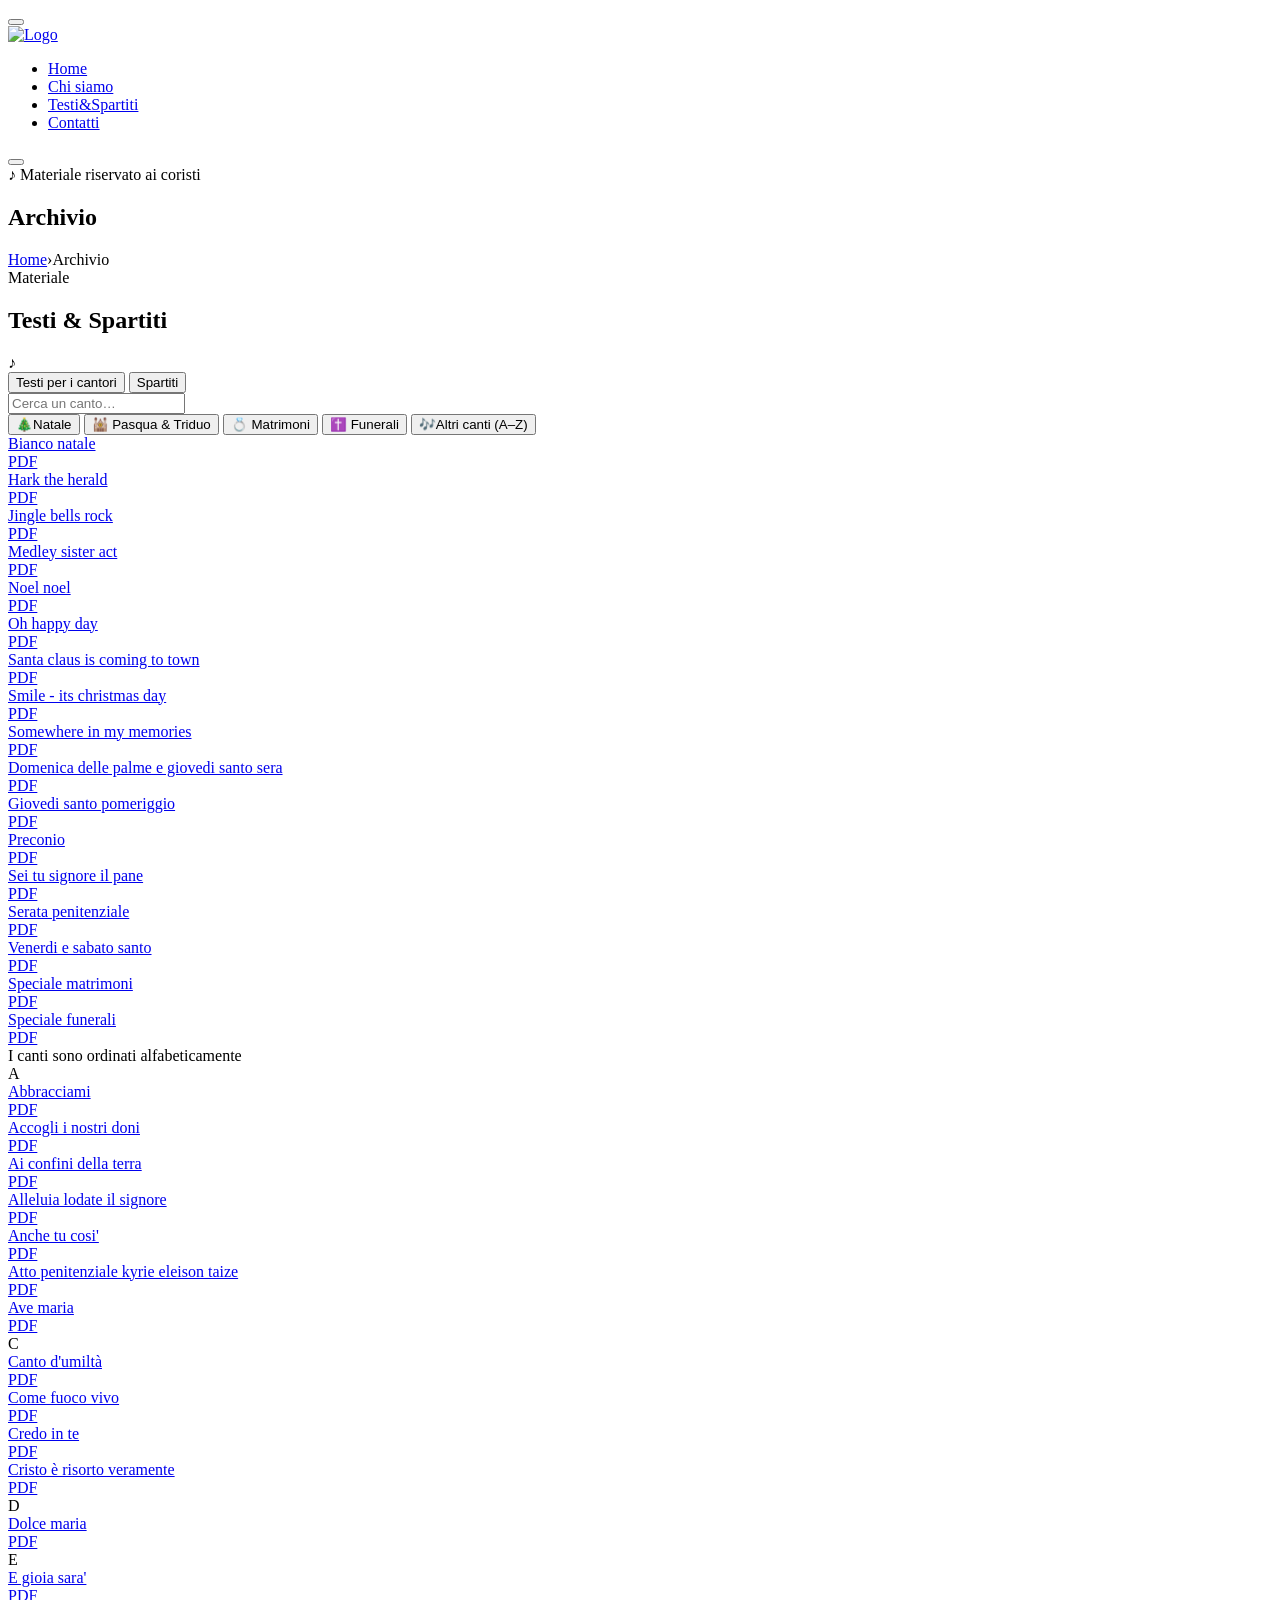
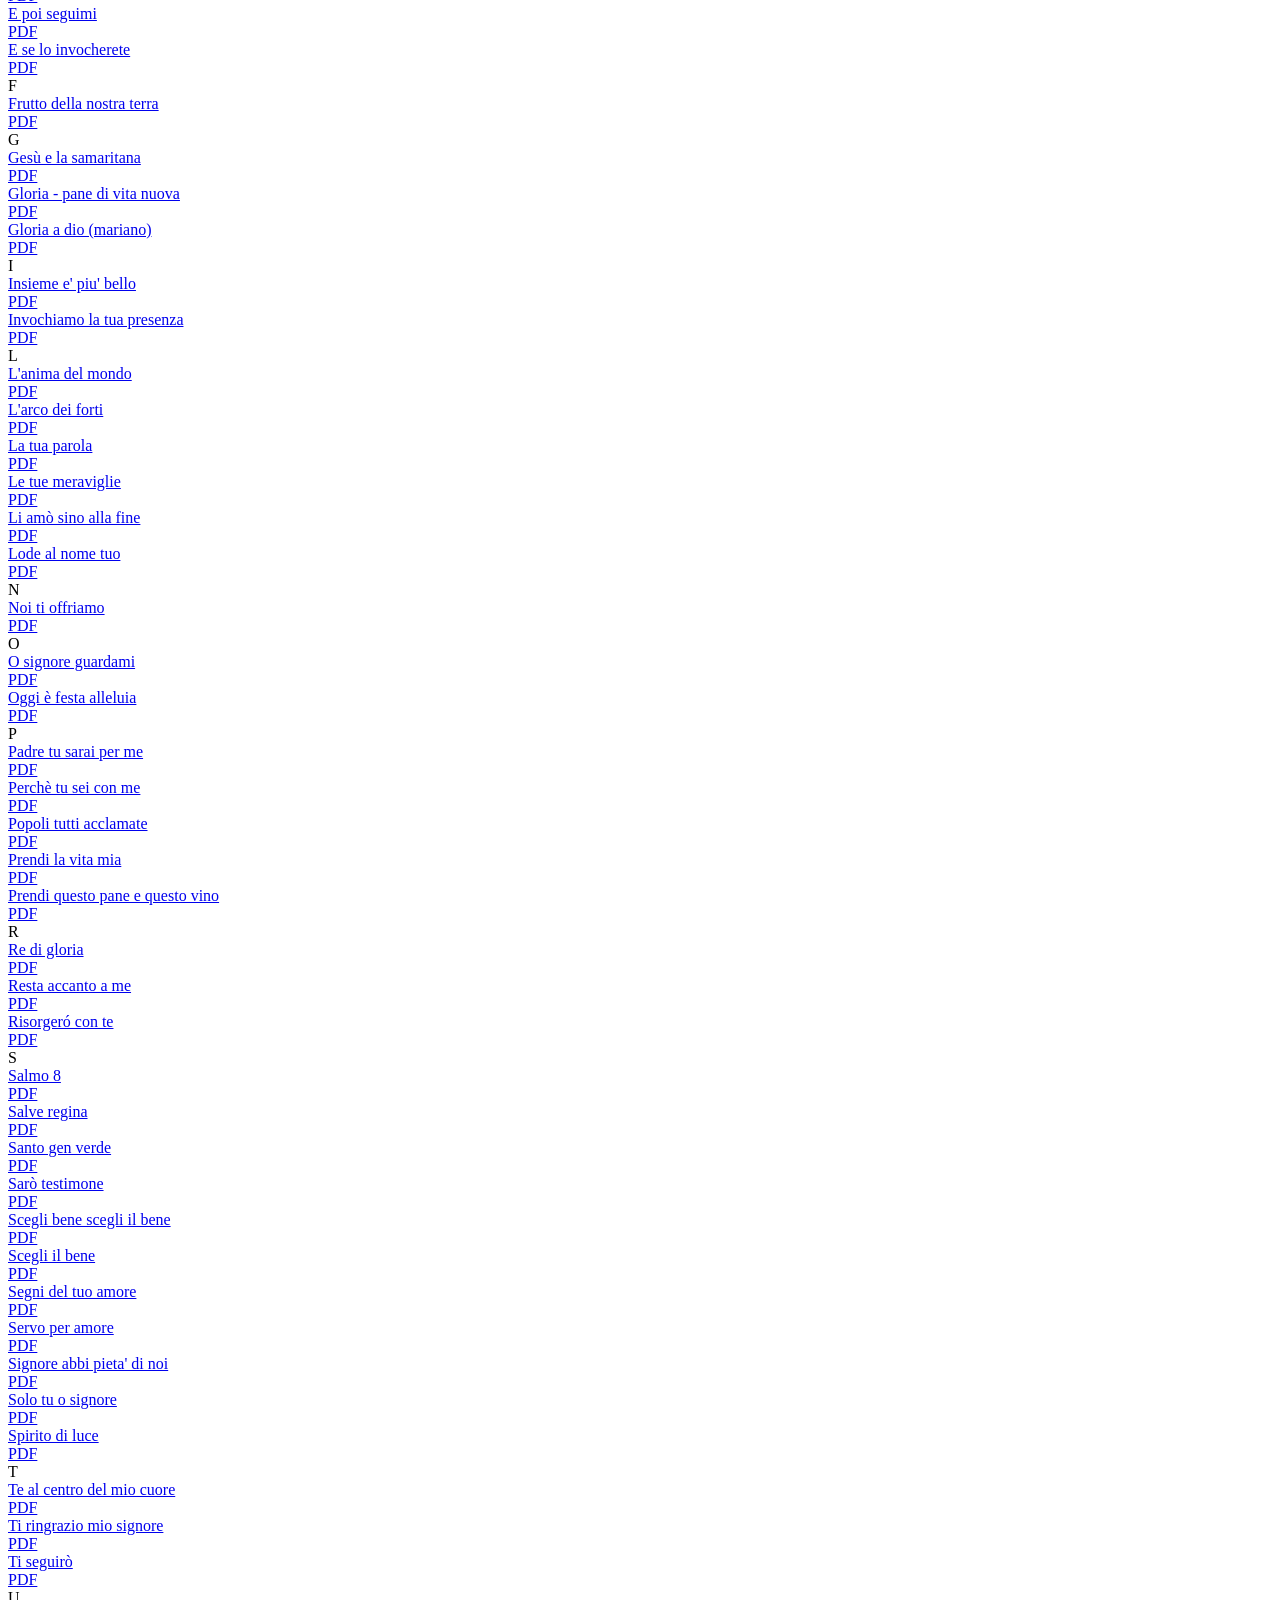
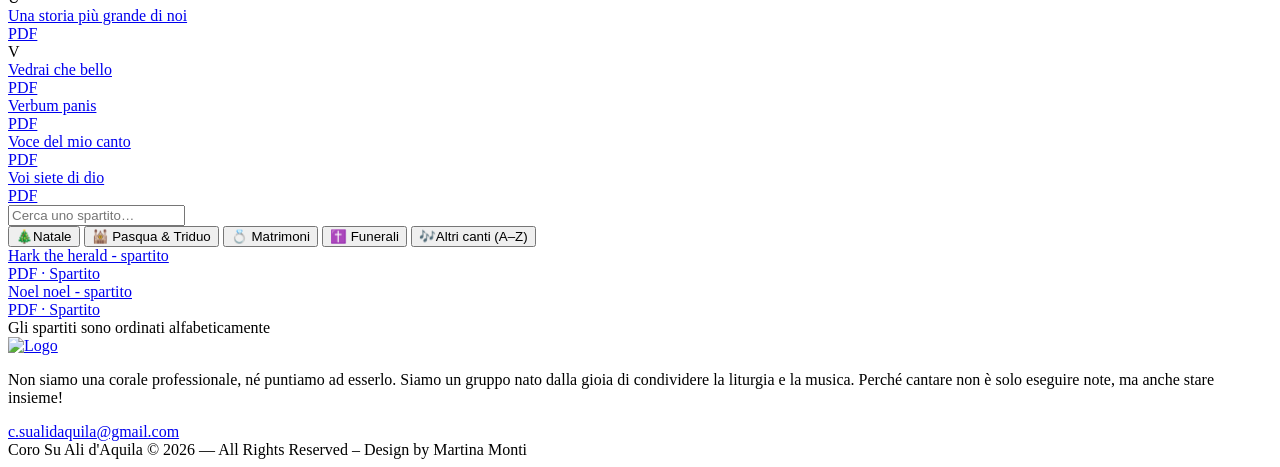
==== archivio.html @ 279b8451 "fix spartiti download" ====
<!DOCTYPE html>
<html lang="it" data-theme="light">
<head>
  <title>Archivio – Coro Su Ali d'Aquila</title>
  <meta charset="utf-8">
  <meta name="viewport" content="width=device-width, initial-scale=1.0">
  <link rel="icon" href="images/logo.ico" type="image/x-icon">
  <link href="https://fonts.googleapis.com/css2?family=Cormorant+Garamond:ital,wght@0,300;0,400;0,600;1,300;1,400&family=Jost:wght@300;400;500;600&display=swap" rel="stylesheet">
  <script src="https://kit.fontawesome.com/a2a34f3f87.js" crossorigin="anonymous"></script>
  <link rel="stylesheet" href="css/style.css">
</head>
<body>

<button id="themeToggle" title="Cambia tema"><i class="fas fa-moon" id="themeIcon"></i></button>

<nav>
  <div class="nav-logo"><a href="index.html"><img src="images/image-12.png" alt="Logo"></a></div>
  <ul class="nav-links" id="navLinks">
    <li><a href="index.html">Home</a></li>
    <li><a href="about.html">Chi siamo</a></li>
    <li><a href="archivio.html" class="active">Testi&amp;Spartiti</a></li>
    <li><a href="contacts.html">Contatti</a></li>
  </ul>
  <div class="nav-right">
    <div class="nav-social">
      <a href="https://www.facebook.com/profile.php?id=100032786907194" target="_blank"><i class="fab fa-facebook-f"></i></a>
      <a href="mailto:c.sualidaquila@gmail.com"><i class="fas fa-envelope"></i></a>
      <a href="https://www.instagram.com/corosualidaquila" target="_blank"><i class="fab fa-instagram"></i></a>
    </div>
    <button class="burger" id="burger"><span></span><span></span><span></span></button>
  </div>
</nav>

<section class="hero">
  <div class="hero-bg" style="background-image:url('images/foto coro/coro.JPG')"></div>
  <div class="hero-overlay"></div>
  <div class="hero-content fade-up">
    <span class="hero-ey">♪ Materiale riservato ai coristi</span>
    <h1 class="hero-title">Archivio</h1>
  </div>
  <div class="breadcrumb"><a href="index.html">Home</a><span>›</span>Archivio</div>
</section>

<section class="section">
  <div class="container">

    <span class="sec-eyebrow reveal">Materiale</span>
    <h2 class="sec-title reveal">Testi &amp; Spartiti</h2>
    <div class="ornament reveal"><div class="ornament-line"></div><span class="ornament-icon">♪</span><div class="ornament-line"></div></div>

    <div class="arch-tabs reveal">
      <button class="arch-tab active" data-arch="testi">
        <i class="fas fa-file-lines"></i><span>Testi per i cantori</span>
      </button>
      <button class="arch-tab" data-arch="spartiti">
        <i class="fas fa-music"></i><span>Spartiti</span>
      </button>
    </div>

    <!-- TESTI -->
    <div class="arch-pane active" id="arch-testi">
      <div class="search-bar reveal">
        <i class="fas fa-magnifying-glass"></i>
        <input type="text" id="searchTesti" placeholder="Cerca un canto…">
      </div>
      <div class="cat-tabs reveal">
        <button class="cat-tab active" data-cat="t-natale">🎄Natale</button>
        <button class="cat-tab" data-cat="t-pasqua">🕍 Pasqua &amp; Triduo</button>
        <button class="cat-tab" data-cat="t-matrimoni">💍 Matrimoni</button>
        <button class="cat-tab" data-cat="t-funerali">✝️ Funerali </button>
        <button class="cat-tab" data-cat="t-altri">🎶Altri canti (A–Z)</button>
      </div>

      <div class="cat-pane active" id="t-natale">
        <!-- <div class="upload-hint reveal"><i class="fas fa-circle-info"></i> Aggiorna archivio.csv per aggiungere file</div> -->
        <div class="file-grid" id="grid-t-natale"></div>
      </div>

      <div class="cat-pane" id="t-pasqua">
        <!-- <div class="upload-hint reveal"><i class="fas fa-circle-info"></i> Aggiorna archivio.csv per aggiungere file</div> -->
        <div class="file-grid" id="grid-t-pasqua"></div>
      </div>

      <div class="cat-pane" id="t-matrimoni">
        <!-- <div class="upload-hint reveal"><i class="fas fa-circle-info"></i> Aggiorna archivio.csv per aggiungere file</div> -->
        <div class="file-grid" id="grid-t-matrimoni"></div>
      </div>

      <div class="cat-pane" id="t-funerali">
        <!-- <div class="upload-hint reveal"><i class="fas fa-circle-info"></i> Aggiorna archivio.csv per aggiungere file</div> 
         Aggiungere nuova categoria nel file archivio-csv.js-->
        <div class="file-grid" id="grid-t-funerali"></div>
      </div>

      <div class="cat-pane" id="t-altri">
        <div class="upload-hint reveal"><i class="fas fa-circle-info"></i> I canti sono ordinati alfabeticamente</div>
        <!-- generato da archivio-csv.js -->
      </div>
    </div>

    <!-- SPARTITI -->
    <div class="arch-pane" id="arch-spartiti">
      <div class="search-bar reveal">
        <i class="fas fa-magnifying-glass"></i>
        <input type="text" id="searchSpartiti" placeholder="Cerca uno spartito…">
      </div>
      <div class="cat-tabs reveal">
        <button class="cat-tab active" data-cat="s-natale">🎄Natale</button>
        <button class="cat-tab" data-cat="s-pasqua">🕍 Pasqua &amp; Triduo</button>
        <button class="cat-tab" data-cat="s-matrimoni">💍 Matrimoni</button>
        <button class="cat-tab" data-cat="s-funerali">✝️ Funerali </button>
        <button class="cat-tab" data-cat="s-altri">🎶Altri canti (A–Z)</button>
      </div>
      
      <div class="cat-pane active" id="s-natale">
        <!-- <div class="upload-hint reveal"><i class="fas fa-circle-info"></i> Aggiorna archivio.csv per aggiungere file</div> -->
        <div class="file-grid" id="grid-s-natale"></div>
      </div>

      <div class="cat-pane" id="s-pasqua">
        <!-- <div class="upload-hint reveal"><i class="fas fa-circle-info"></i> Aggiorna archivio.csv per aggiungere file</div> -->
        <div class="file-grid" id="grid-s-pasqua"></div>
      </div>

      <div class="cat-pane" id="s-matrimoni">
        <!-- <div class="upload-hint reveal"><i class="fas fa-circle-info"></i> Aggiorna archivio.csv per aggiungere file</div> -->
        <div class="file-grid" id="grid-s-matrimoni"></div>
      </div>

      <div class="cat-pane" id="s-funerali">
        <!-- <div class="upload-hint reveal"><i class="fas fa-circle-info"></i> Aggiorna archivio.csv per aggiungere file</div> 
         Aggiungere nuova categoria nel file archivio-csv.js-->
        <div class="file-grid" id="grid-s-funerali"></div>
      </div>

      <div class="cat-pane" id="s-altri">
        <div class="upload-hint reveal"><i class="fas fa-circle-info"></i> Gli spartiti sono ordinati alfabeticamente</div>
        <!-- generato da archivio-csv.js -->
      </div>
    </div>

  </div>
</section>

<footer>
  <div class="footer-grid">
    <div class="footer-logo"><a href="index.html"><img src="images/image-12.png" alt="Logo"></a></div>
    <div class="footer-mid">
      <p>Non siamo una corale professionale, né puntiamo ad esserlo. Siamo un gruppo nato dalla gioia di condividere la liturgia e la musica. Perché cantare non è solo eseguire note, ma anche stare insieme!</p>
      <a href="mailto:c.sualidaquila@gmail.com">c.sualidaquila@gmail.com</a>
    </div>
    <div class="footer-social">
      <a href="https://www.facebook.com/profile.php?id=100032786907194" target="_blank"><i class="fab fa-facebook-f"></i></a>
      <a href="https://www.instagram.com/corosualidaquila" target="_blank"><i class="fab fa-instagram"></i></a>
      <a href="mailto:c.sualidaquila@gmail.com"><i class="fas fa-envelope"></i></a>
    </div>
  </div>
   <div class="footer-copy">Coro Su Ali d'Aquila © <span id="yr"></span> — All Rights Reserved –  Design by Martina Monti</div>
</footer>

<script src="js/final.js"></script>
<script src="js/archivio-csv.js"></script>

</body>
</html>
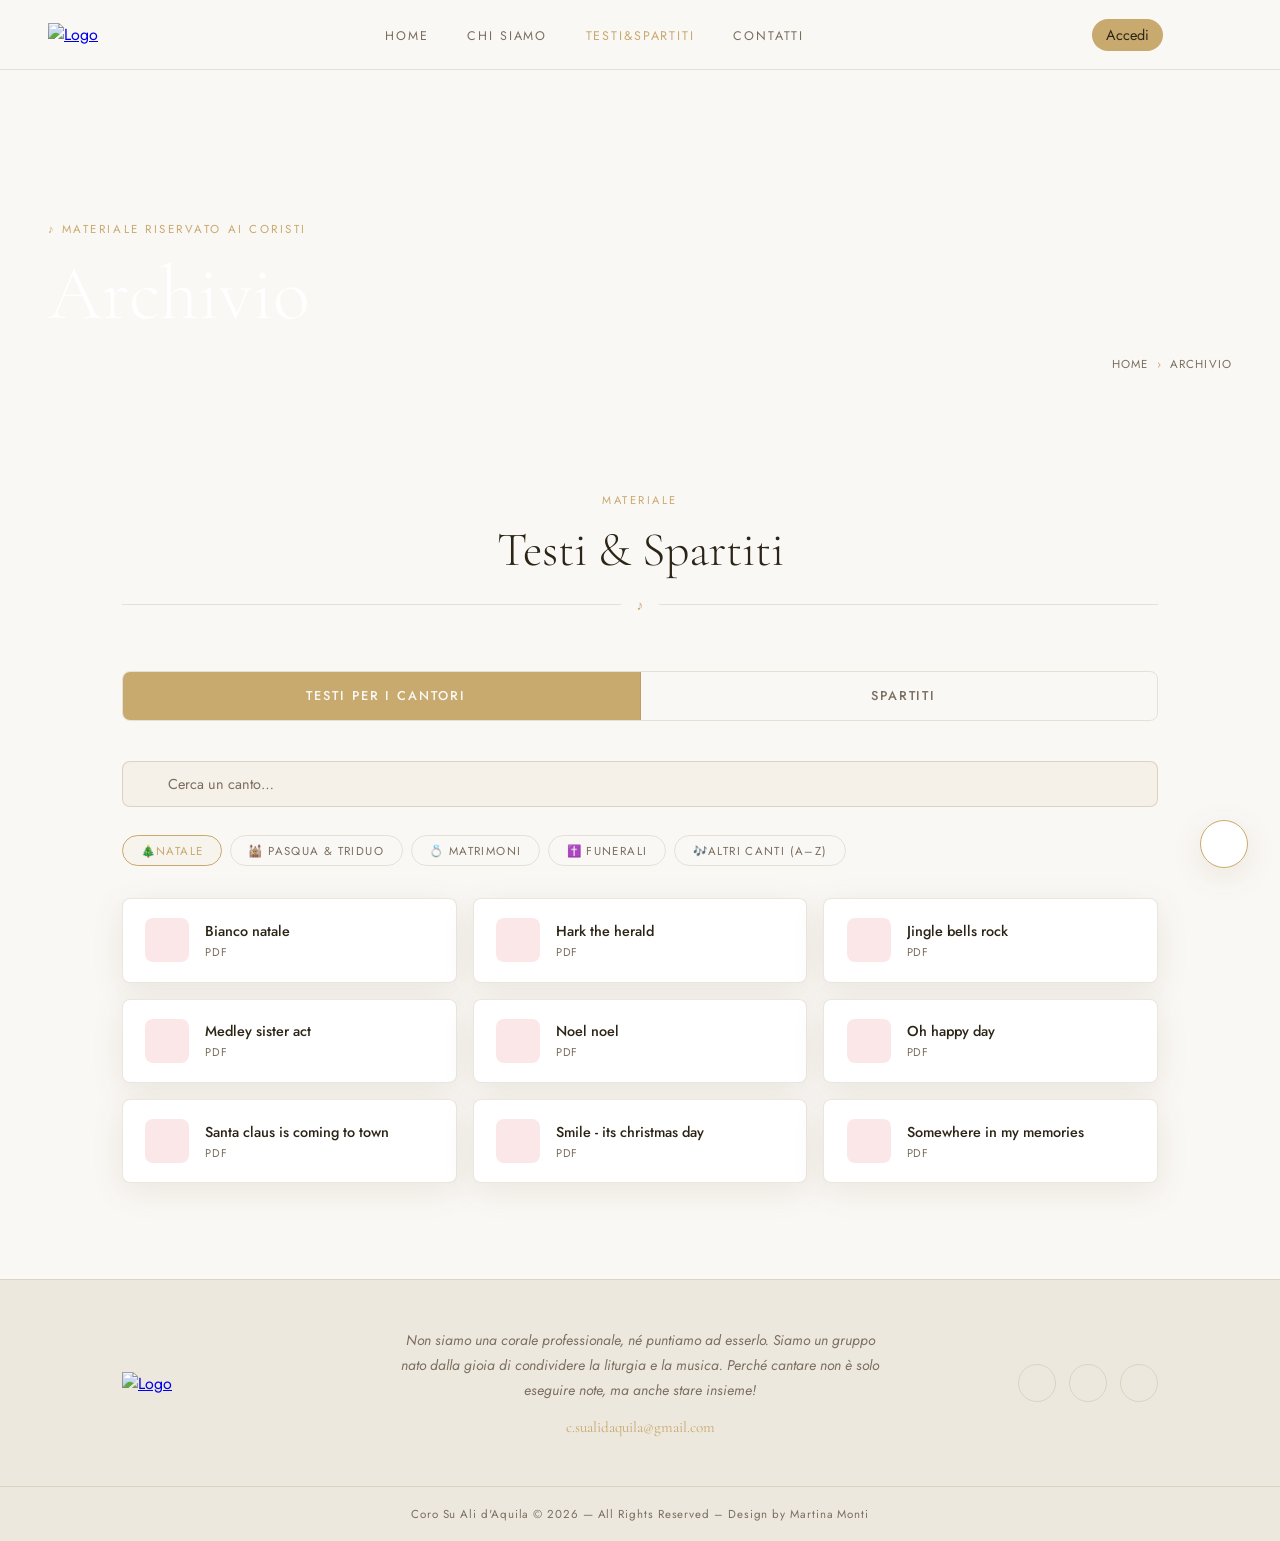
==== commit 6af92331: "add login" ====
--- a/archivio.html
+++ b/archivio.html
@@ -22,6 +22,14 @@
     <li><a href="contacts.html">Contatti</a></li>
   </ul>
   <div class="nav-right">
+    <div id="authContainer">
+      <button id="googleLoginBtn" class="nav-auth-btn">Accedi</button>
+      <div id="userProfile" style="display: none;">
+        <img id="userAvatar" src="" alt="Foto Profilo" class="avatar-img">
+        <span id="userName"></span>
+        <button id="logoutBtn" class="logout-icon" title="Esci"><i class="fas fa-sign-out-alt"></i></button>
+      </div>
+    </div>
     <div class="nav-social">
       <a href="https://www.facebook.com/profile.php?id=100032786907194" target="_blank"><i class="fab fa-facebook-f"></i></a>
       <a href="mailto:c.sualidaquila@gmail.com"><i class="fas fa-envelope"></i></a>
@@ -161,5 +169,75 @@
 <script src="js/final.js"></script>
 <script src="js/archivio-csv.js"></script>
 
+
+<script type="module">
+  // Usiamo di nuovo signInWithPopup
+  import { getAuth, signInWithPopup, GoogleAuthProvider, signOut, onAuthStateChanged } from "https://www.gstatic.com/firebasejs/12.17.1/firebase-auth.js";
+  import { initializeApp } from "https://www.gstatic.com/firebasejs/12.17.1/firebase-app.js";
+  import { getAnalytics } from "https://www.gstatic.com/firebasejs/12.17.1/firebase-analytics.js";
+
+  const firebaseConfig = {
+    apiKey: "AIzaSyDbGScj9AeXNO8T0PpevPGIS-7pz0JofhA",
+    authDomain: "coro-su-ali-d-aquila.firebaseapp.com",
+    projectId: "coro-su-ali-d-aquila",
+    storageBucket: "coro-su-ali-d-aquila.firebasestorage.app",
+    messagingSenderId: "962438593807",
+    appId: "1:962438593807:web:cf7ed3efd6fdb4b7fe527a",
+    measurementId: "G-BXBT8Q6PD0"
+  };
+
+  // Inizializza Firebase e l'Autenticazione
+  const app = initializeApp(firebaseConfig);
+  const analytics = getAnalytics(app);
+  const auth = getAuth(app);
+  const provider = new GoogleAuthProvider();
+
+  // Login con Google tramite Popup (perfetto per lo sviluppo in locale!)
+    // Login intelligente: Popup in locale, Redirect quando il sito è pubblicato!
+    document.getElementById('googleLoginBtn').addEventListener('click', () => {
+    // Controlla se stai testando sul tuo computer
+    const isLocalhost = window.location.hostname === 'localhost' || window.location.hostname === '127.0.0.1';
+
+    if (isLocalhost) {
+      // In locale usiamo il popup (funziona subito senza HTTPS)
+      signInWithPopup(auth, provider)
+        .then(() => console.log("Login locale completato!"))
+        .catch(error => alert('Errore popup: ' + error.message));
+    } else {
+      // Online su Netlify usiamo il redirect (funziona anche a tutto schermo e su smartphone)
+      signInWithRedirect(auth, provider)
+        .catch(error => alert('Errore redirect: ' + error.message));
+    }
+  });
+
+
+  // Logout
+  document.getElementById('logoutBtn').addEventListener('click', () => {
+    signOut(auth).then(() => {
+      console.log("Utente disconnesso.");
+    });
+  });
+
+  // Unico e pulito listener dello stato dell'utente
+  onAuthStateChanged(auth, user => {
+    const loginBtn = document.getElementById('googleLoginBtn');
+    const userProfile = document.getElementById('userProfile');
+    const userAvatar = document.getElementById('userAvatar');
+    const userName = document.getElementById('userName');
+
+    if (user) {
+      loginBtn.style.display = 'none';
+      userProfile.style.display = 'flex';
+      userName.textContent = user.displayName;
+      userAvatar.src = user.photoURL || 'images/default-avatar.png';
+    } else {
+      loginBtn.style.display = 'block';
+      userProfile.style.display = 'none';
+    }
+  });
+</script>
+
+  
+
 </body>
 </html>
--- a/css/style.css
+++ b/css/style.css
@@ -0,0 +1,1858 @@
+/* style.css — Coro Su Ali d'Aquila */
+
+*,
+* ::before,
+*::after {
+  box-sizing: border-box;
+  margin: 0;
+  padding: 0;
+}
+
+:root {
+  --gold: #c8a96e;
+  --gold-lt: #e2c99a;
+  --radius: 8px;
+  --trans: 0.3s ease;
+}
+[data-theme="dark"] {
+  --bg: #0f0d0a;
+  --bg2: #1a1714;
+  --panel: #231f18;
+  --text: #e8dfc8;
+  --muted: #9a9180;
+  --border: rgba(200, 169, 110, 0.18);
+  --card-bg: #231f18;
+  --input-bg: rgba(255, 255, 255, 0.05);
+  --input-border: rgba(200, 169, 110, 0.2);
+  --nav-bg: rgba(15, 13, 10, 0.88);
+  --footer-bg: #181410;
+  --shadow: 0 8px 32px rgba(0, 0, 0, 0.4);
+}
+[data-theme="light"] {
+  --bg: #faf8f5;
+  --bg2: #f2ede6;
+  --panel: #ffffff;
+  --text: #2c2416;
+  --muted: #7a6e5f;
+  --border: rgba(120, 90, 40, 0.15);
+  --card-bg: #ffffff;
+  --input-bg: #f5f0e8;
+  --input-border: rgba(120, 90, 40, 0.2);
+  --nav-bg: rgba(250, 248, 245, 0.92);
+  --footer-bg: #ede8de;
+  --shadow: 0 8px 32px rgba(100, 70, 20, 0.1);
+}
+
+html {
+  scroll-behavior: smooth;
+}
+body {
+  font-family: "Jost", sans-serif;
+  background: var(--bg);
+  color: var(--text);
+  overflow-x: hidden;
+  transition:
+    background var(--trans),
+    color var(--trans);
+}
+
+/* ── THEME TOGGLE ── */
+#themeToggle {
+  position: fixed;
+  bottom: 2rem;
+  right: 2rem;
+  z-index: 9999;
+  width: 48px;
+  height: 48px;
+  border-radius: 50%;
+  border: 1.5px solid var(--gold);
+  background: var(--panel);
+  color: var(--gold);
+  font-size: 1.1rem;
+  cursor: pointer;
+  display: flex;
+  align-items: center;
+  justify-content: center;
+  box-shadow: var(--shadow);
+  transition:
+    transform 0.2s,
+    background var(--trans);
+}
+#themeToggle:hover {
+  transform: scale(1.12);
+}
+
+/* ── NAV ── */
+nav {
+  position: fixed;
+  top: 0;
+  left: 0;
+  right: 0;
+  z-index: 500;
+  display: flex;
+  align-items: center;
+  justify-content: space-between;
+  padding: 0 3rem;
+  height: 70px;
+  background: var(--nav-bg);
+  backdrop-filter: blur(16px);
+  border-bottom: 1px solid var(--border);
+  transition: background var(--trans);
+}
+.nav-logo img {
+  height: 34px;
+}
+.nav-links {
+  display: flex;
+  gap: 2.4rem;
+  list-style: none;
+}
+.nav-links a {
+  font-size: 0.78rem;
+  letter-spacing: 0.15em;
+  text-transform: uppercase;
+  color: var(--muted);
+  text-decoration: none;
+  transition: color var(--trans);
+}
+.nav-links a:hover,
+.nav-links a.active {
+  color: var(--gold);
+}
+.nav-right {
+  display: flex;
+  align-items: center;
+  gap: 1.4rem;
+}
+.nav-social {
+  display: flex;
+  gap: 1rem;
+}
+.nav-social a {
+  color: var(--muted);
+  font-size: 1rem;
+  text-decoration: none;
+  transition: color var(--trans);
+}
+.nav-social a:hover {
+  color: var(--gold);
+}
+.burger {
+  display: none;
+  background: none;
+  border: none;
+  cursor: pointer;
+  padding: 0.4rem;
+  flex-direction: column;
+  gap: 5px;
+}
+.burger span {
+  display: block;
+  width: 22px;
+  height: 2px;
+  background: var(--muted);
+  border-radius: 2px;
+  transition: var(--trans);
+}
+
+/* ── HERO ── */
+.hero {
+  position: relative;
+  height: 44vh;
+  min-height: 280px;
+  display: flex;
+  align-items: flex-end;
+  padding: 0 3rem 3.5rem;
+  overflow: hidden;
+}
+.hero-bg {
+  position: absolute;
+  inset: 0;
+  filter: brightness(0.38) saturate(0.65);
+  transform: scale(1.04);
+  transition: transform 12s ease;
+  background-size: cover;
+  background-position: center;
+}
+.hero:hover .hero-bg {
+  transform: scale(1);
+}
+.hero-overlay {
+  position: absolute;
+  inset: 0;
+  background: linear-gradient(to top, var(--bg) 0%, transparent 60%);
+}
+.hero-content {
+  position: relative;
+}
+.hero-ey {
+  display: block;
+  font-size: 0.72rem;
+  letter-spacing: 0.22em;
+  text-transform: uppercase;
+  color: var(--gold);
+  margin-bottom: 0.6rem;
+}
+.hero-title {
+  font-family: "Cormorant Garamond", serif;
+  font-size: clamp(2.8rem, 6vw, 5rem);
+  font-weight: 300;
+  color: #fff;
+}
+.breadcrumb {
+  position: absolute;
+  bottom: 1.5rem;
+  right: 3rem;
+  font-size: 0.72rem;
+  letter-spacing: 0.1em;
+  text-transform: uppercase;
+  color: var(--muted);
+}
+.breadcrumb a {
+  color: var(--muted);
+  text-decoration: none;
+}
+.breadcrumb a:hover {
+  color: var(--gold);
+}
+.breadcrumb span {
+  color: var(--gold);
+  margin: 0 0.5rem;
+}
+
+/* ── SLIDE ── */
+.slide {
+  position: absolute;
+  inset: 0;
+  opacity: 0;
+  transition: opacity 1.4s ease;
+  background-size: cover;
+  background-position: center;
+}
+.slide.active {
+  opacity: 1;
+}
+.slide-overlay {
+  position: absolute;
+  inset: 0;
+  background: linear-gradient(
+    to top,
+    var(--bg) 0%,
+    rgba(15, 13, 10, 0.5) 50%,
+    rgba(15, 13, 10, 0.2) 100%
+  );
+}
+[data-theme="light"] .slide-overlay {
+  background: linear-gradient(
+    to top,
+    var(--bg) 0%,
+    rgba(250, 248, 245, 0.3) 50%,
+    rgba(250, 248, 245, 0.05) 100%
+  );
+}
+.slide-caption {
+  position: absolute;
+  bottom: 14vh;
+  left: 0;
+  right: 0;
+  text-align: center;
+  padding: 0 2rem;
+  margin-top: 80px;
+  z-index: 10;
+}
+.slide-eyebrow {
+  display: block;
+  font-size: 0.72rem;
+  letter-spacing: 0.25em;
+  text-transform: uppercase;
+  color: var(--gold);
+  margin-bottom: 1rem;
+}
+.slide-title {
+  font-family: "Cormorant Garamond", serif;
+  font-size: clamp(2.5rem, 6vw, 5.5rem);
+  font-weight: 300;
+  color: #fff;
+  line-height: 1.05;
+}
+[data-theme="light"] .slide-title {
+  color: #fff;
+  text-shadow: 0 2px 20px rgba(0, 0, 0, 0.5);
+}
+.slide-dots {
+  position: absolute;
+  bottom: 4rem;
+  left: 50%;
+  transform: translateX(-50%);
+  display: flex;
+  gap: 0.6rem;
+}
+.dot {
+  width: 6px;
+  height: 6px;
+  border-radius: 50%;
+  background: rgba(200, 169, 110, 0.3);
+  cursor: pointer;
+  transition:
+    background var(--trans),
+    transform var(--trans);
+}
+.dot.active {
+  background: var(--gold);
+  transform: scale(1.5);
+}
+
+/* ── SECTIONS ── */
+.section {
+  padding: 6rem 0;
+}
+.section-alt {
+  background: var(--bg2);
+}
+.container {
+  max-width: 1100px;
+  margin: 0 auto;
+  padding: 0 2rem;
+}
+.sec-ey,
+.sec-eyebrow {
+  display: block;
+  font-size: 0.7rem;
+  letter-spacing: 0.22em;
+  text-transform: uppercase;
+  color: var(--gold);
+  margin-bottom: 0.8rem;
+  text-align: center;
+}
+.sec-title {
+  font-family: "Cormorant Garamond", serif;
+  font-size: clamp(1.9rem, 4vw, 3rem);
+  font-weight: 300;
+  color: var(--text);
+  text-align: center;
+  margin-bottom: 1rem;
+}
+.ornament {
+  display: flex;
+  align-items: center;
+  gap: 1rem;
+  margin: 0 0 3.5rem;
+}
+.ornament-line {
+  flex: 1;
+  height: 1px;
+  background: var(--border);
+}
+.ornament-icon {
+  color: var(--gold);
+  font-size: 0.85rem;
+}
+.main-grid {
+  display: grid;
+  grid-template-columns: 1fr 1.7fr;
+  gap: 4rem;
+}
+
+/* ── STORIA ── */
+.storia-grid {
+  display: grid;
+  grid-template-columns: 1fr 1fr;
+  gap: 4rem;
+  align-items: center;
+}
+.storia-img {
+  border-radius: var(--radius);
+  overflow: hidden;
+  border: 1px solid var(--border);
+}
+.storia-img img {
+  width: 100%;
+  display: block;
+}
+.storia-tag {
+  font-size: 0.7rem;
+  letter-spacing: 0.2em;
+  text-transform: uppercase;
+  color: var(--gold);
+  margin-bottom: 0.8rem;
+}
+.storia-h {
+  font-family: "Cormorant Garamond", serif;
+  font-size: clamp(1.8rem, 3.5vw, 2.8rem);
+  font-weight: 300;
+  color: var(--text);
+  line-height: 1.2;
+  margin-bottom: 1.4rem;
+}
+.storia-body p {
+  font-size: 0.95rem;
+  line-height: 1.85;
+  color: var(--muted);
+  margin-bottom: 0.9rem;
+}
+.storia-body b {
+  color: var(--gold-lt);
+  font-weight: 500;
+}
+
+/* ── SIDEBAR / CONTACT ── */
+.sidebar-label {
+  font-size: 0.68rem;
+  letter-spacing: 0.2em;
+  text-transform: uppercase;
+  color: var(--gold);
+  margin-bottom: 1.8rem;
+}
+.sidebar-title {
+  font-family: "Cormorant Garamond", serif;
+  font-size: 2.1rem;
+  font-weight: 300;
+  line-height: 1.25;
+  color: var(--text);
+  margin-bottom: 1.2rem;
+}
+.sidebar-body {
+  font-size: 0.92rem;
+  line-height: 1.8;
+  color: var(--muted);
+  margin-bottom: 2.5rem;
+}
+.contact-cards {
+  display: flex;
+  flex-direction: column;
+  gap: 0.9rem;
+}
+.ccard {
+  background: var(--card-bg);
+  border: 1px solid var(--border);
+  border-radius: var(--radius);
+  padding: 1.1rem 1.3rem;
+  display: flex;
+  align-items: center;
+  gap: 1rem;
+  text-decoration: none;
+  color: var(--text);
+  box-shadow: var(--shadow);
+  transition:
+    border-color var(--trans),
+    transform var(--trans),
+    box-shadow var(--trans);
+}
+.ccard:hover {
+  border-color: var(--gold);
+  transform: translateY(-2px);
+  box-shadow: 0 12px 30px rgba(200, 169, 110, 0.1);
+  color: var(--text);
+  text-decoration: none;
+}
+.ccard-icon {
+  width: 40px;
+  height: 40px;
+  flex-shrink: 0;
+  background: rgba(200, 169, 110, 0.1);
+  border-radius: 50%;
+  display: flex;
+  align-items: center;
+  justify-content: center;
+  color: var(--gold);
+  font-size: 0.95rem;
+}
+.ccard-label {
+  font-size: 0.65rem;
+  letter-spacing: 0.12em;
+  text-transform: uppercase;
+  color: var(--gold);
+  margin-bottom: 0.15rem;
+}
+.ccard-value {
+  font-size: 0.88rem;
+  color: var(--text);
+}
+.social-row {
+  display: flex;
+  gap: 0.8rem;
+}
+.sbtn {
+  flex: 1;
+  display: flex;
+  align-items: center;
+  justify-content: center;
+  gap: 0.5rem;
+  padding: 0.6rem;
+  background: var(--card-bg);
+  border: 1px solid var(--border);
+  border-radius: var(--radius);
+  color: var(--muted);
+  text-decoration: none;
+  font-size: 0.74rem;
+  letter-spacing: 0.1em;
+  text-transform: uppercase;
+  transition:
+    border-color var(--trans),
+    color var(--trans);
+}
+.sbtn:hover {
+  border-color: var(--gold);
+  color: var(--gold);
+  text-decoration: none;
+}
+
+/* ── FORM ── */
+.form-panel {
+  background: var(--card-bg);
+  border: 1px solid var(--border);
+  border-radius: var(--radius);
+  padding: 2.6rem 2.4rem;
+  box-shadow: var(--shadow);
+}
+.form-panel h3 {
+  font-family: "Cormorant Garamond", serif;
+  font-size: 1.7rem;
+  font-weight: 300;
+  color: var(--text);
+  margin-bottom: 0.3rem;
+}
+.form-sub {
+  font-size: 0.85rem;
+  color: var(--muted);
+  margin-bottom: 2rem;
+}
+.fgroup {
+  margin-bottom: 1.1rem;
+}
+.frow {
+  display: grid;
+  grid-template-columns: 1fr 1fr;
+  gap: 1.1rem;
+}
+.flabel {
+  display: block;
+  font-size: 0.66rem;
+  letter-spacing: 0.14em;
+  text-transform: uppercase;
+  color: var(--gold);
+  margin-bottom: 0.4rem;
+  font-weight: 600;
+}
+.fcontrol {
+  width: 100%;
+  background: var(--input-bg);
+  border: 1px solid var(--input-border);
+  border-radius: 6px;
+  color: var(--text);
+  font-family: "Jost", sans-serif;
+  font-size: 0.9rem;
+  padding: 0.72rem 1rem;
+  outline: none;
+  transition:
+    border-color var(--trans),
+    background var(--trans);
+  -webkit-appearance: none;
+}
+.fcontrol::placeholder {
+  color: var(--muted);
+}
+.fcontrol:focus {
+  border-color: var(--gold);
+  background: rgba(200, 169, 110, 0.05);
+}
+select.fcontrol {
+  cursor: pointer;
+}
+textarea.fcontrol {
+  resize: vertical;
+  min-height: 130px;
+}
+.btn-send {
+  width: 100%;
+  margin-top: 0.4rem;
+  padding: 0.9rem 1rem;
+  background: transparent;
+  border: 1px solid var(--gold);
+  border-radius: 6px;
+  color: var(--gold);
+  font-family: "Jost", sans-serif;
+  font-size: 0.78rem;
+  font-weight: 500;
+  letter-spacing: 0.16em;
+  text-transform: uppercase;
+  cursor: pointer;
+  position: relative;
+  overflow: hidden;
+  transition: color var(--trans);
+}
+.btn-send::before {
+  content: "";
+  position: absolute;
+  inset: 0;
+  background: var(--gold);
+  transform: translateX(-100%);
+  transition: transform 0.35s ease;
+  z-index: 0;
+}
+.btn-send:hover::before {
+  transform: translateX(0);
+}
+.btn-send span {
+  position: relative;
+  z-index: 1;
+}
+.btn-send:hover span {
+  color: var(--bg);
+}
+#formMsg {
+  display: none;
+  margin-top: 1rem;
+  padding: 0.9rem 1.1rem;
+  border-radius: 6px;
+  font-size: 0.88rem;
+  text-align: center;
+}
+#formMsg.ok {
+  background: rgba(100, 200, 120, 0.08);
+  border: 1px solid rgba(100, 200, 120, 0.25);
+  color: #7fcf8e;
+}
+#formMsg.err {
+  background: rgba(220, 80, 80, 0.08);
+  border: 1px solid rgba(220, 80, 80, 0.25);
+  color: #e07070;
+}
+
+/* ── FOOTER ── */
+footer {
+  background: var(--footer-bg);
+  border-top: 1px solid var(--border);
+}
+.footer-grid {
+  display: grid;
+  grid-template-columns: 1fr 2fr 1fr;
+  gap: 2rem;
+  align-items: center;
+  padding: 3rem 2rem;
+  max-width: 1100px;
+  margin: 0 auto;
+}
+.footer-logo img {
+  height: 48px;
+}
+.footer-mid {
+  text-align: center;
+}
+.footer-mid p {
+  font-size: 0.88rem;
+  line-height: 1.75;
+  color: var(--muted);
+  font-style: italic;
+  margin-bottom: 0.8rem;
+}
+.footer-mid a {
+  font-family: "Cormorant Garamond", serif;
+  font-size: 0.95rem;
+  color: var(--gold);
+  text-decoration: none;
+}
+.footer-social {
+  display: flex;
+  gap: 0.8rem;
+  justify-content: flex-end;
+}
+.footer-social a {
+  width: 38px;
+  height: 38px;
+  border-radius: 50%;
+  border: 1px solid var(--border);
+  display: flex;
+  align-items: center;
+  justify-content: center;
+  color: var(--muted);
+  font-size: 0.88rem;
+  text-decoration: none;
+  transition:
+    border-color var(--trans),
+    color var(--trans);
+}
+.footer-social a:hover {
+  border-color: var(--gold);
+  color: var(--gold);
+}
+.footer-copy {
+  border-top: 1px solid var(--border);
+  text-align: center;
+  padding: 1.2rem;
+  font-size: 0.72rem;
+  letter-spacing: 0.08em;
+  color: var(--muted);
+}
+
+/* ── ANIMATIONS ── */
+.reveal {
+  opacity: 0;
+  transform: translateY(28px);
+  transition:
+    opacity 0.7s ease,
+    transform 0.7s ease;
+}
+.reveal.visible {
+  opacity: 1;
+  transform: none;
+}
+.fade-up {
+  opacity: 0;
+  animation: fadeUp 0.7s ease forwards;
+}
+@keyframes fadeUp {
+  from {
+    opacity: 0;
+    transform: translateY(28px);
+  }
+  to {
+    opacity: 1;
+    transform: none;
+  }
+}
+
+/* ── SERVICES ── */
+.services-grid {
+  display: grid;
+  grid-template-columns: repeat(auto-fit, minmax(230px, 1fr));
+  gap: 1.4rem;
+}
+.scard {
+  background: var(--card-bg);
+  border: 1px solid var(--border);
+  border-radius: var(--radius);
+  padding: 2.2rem 1.8rem;
+  text-align: center;
+  text-decoration: none;
+  color: var(--text);
+  display: flex;
+  flex-direction: column;
+  align-items: center;
+  gap: 0.9rem;
+  transition:
+    border-color var(--trans),
+    transform var(--trans),
+    box-shadow var(--trans);
+  box-shadow: var(--shadow);
+}
+.scard:hover {
+  border-color: var(--gold);
+  transform: translateY(-5px);
+  box-shadow: 0 16px 40px rgba(200, 169, 110, 0.12);
+  color: var(--text);
+  text-decoration: none;
+}
+.scard i {
+  font-size: 2rem;
+  color: var(--gold);
+}
+.scard h5 {
+  font-family: "Cormorant Garamond", serif;
+  font-size: 1.2rem;
+  font-weight: 400;
+  color: var(--text);
+}
+.scard p {
+  font-size: 0.88rem;
+  line-height: 1.7;
+  color: var(--muted);
+}
+
+/* ── ABOUT STRIP ── */
+.about-strip {
+  display: grid;
+  grid-template-columns: 1fr 1fr;
+  gap: 4rem;
+  align-items: center;
+}
+.about-img {
+  border-radius: var(--radius);
+  overflow: hidden;
+  border: 1px solid var(--border);
+}
+.about-img img {
+  width: 100%;
+  display: block;
+}
+.about-tag {
+  font-size: 0.7rem;
+  letter-spacing: 0.2em;
+  text-transform: uppercase;
+  color: var(--gold);
+  margin-bottom: 0.8rem;
+}
+.about-h {
+  font-family: "Cormorant Garamond", serif;
+  font-size: clamp(1.8rem, 3.5vw, 2.8rem);
+  font-weight: 300;
+  color: var(--text);
+  line-height: 1.2;
+  margin-bottom: 1.4rem;
+}
+.about-body p {
+  font-size: 0.95rem;
+  line-height: 1.85;
+  color: var(--muted);
+  margin-bottom: 0.9rem;
+}
+.about-body b {
+  color: var(--gold-lt);
+  font-weight: 500;
+}
+.btn-outline {
+  display: inline-block;
+  margin-top: 1rem;
+  padding: 0.7rem 1.8rem;
+  border: 1px solid var(--gold);
+  border-radius: 99px;
+  color: var(--gold);
+  font-size: 0.78rem;
+  letter-spacing: 0.14em;
+  text-transform: uppercase;
+  text-decoration: none;
+  transition:
+    background var(--trans),
+    color var(--trans);
+}
+.btn-outline:hover {
+  background: var(--gold);
+  color: var(--bg);
+}
+
+/* ── VIDEO TABS ── */
+.vtabs-nav {
+  display: flex;
+  gap: 0.5rem;
+  flex-wrap: wrap;
+  justify-content: center;
+  margin-bottom: 2rem;
+}
+.vtab {
+  padding: 0.45rem 1.2rem;
+  background: transparent;
+  border: 1px solid var(--border);
+  border-radius: 99px;
+  color: var(--muted);
+  font-family: "Jost", sans-serif;
+  font-size: 0.76rem;
+  letter-spacing: 0.1em;
+  text-transform: uppercase;
+  cursor: pointer;
+  transition:
+    border-color var(--trans),
+    color var(--trans),
+    background var(--trans);
+}
+.vtab:hover,
+.vtab.active {
+  border-color: var(--gold);
+  color: var(--gold);
+  background: rgba(200, 169, 110, 0.06);
+}
+.vpane {
+  display: none;
+}
+.vpane.active {
+  display: block;
+}
+.video-box {
+  position: relative;
+  padding-bottom: 56.25%;
+  border-radius: var(--radius);
+  overflow: hidden;
+  border: 1px solid var(--border);
+}
+.video-box iframe {
+  position: absolute;
+  inset: 0;
+  width: 100%;
+  height: 100%;
+}
+
+/* ── GALLERY ── */
+.gallery {
+  display: grid;
+  grid-template-columns: repeat(4, 1fr);
+  gap: 3px;
+}
+.gitem {
+  position: relative;
+  aspect-ratio: 1;
+  overflow: hidden;
+  cursor: pointer;
+}
+.gitem img {
+  width: 100%;
+  height: 100%;
+  object-fit: cover;
+  transition:
+    transform 0.5s,
+    filter 0.5s;
+  filter: brightness(0.8) saturate(0.85);
+  display: block;
+}
+.gitem:hover img {
+  transform: scale(1.07);
+  filter: brightness(1) saturate(1);
+}
+.gcap {
+  position: absolute;
+  inset: 0;
+  background: linear-gradient(
+    to top,
+    rgba(15, 13, 10, 0.85) 0%,
+    transparent 55%
+  );
+  display: flex;
+  flex-direction: column;
+  justify-content: flex-end;
+  padding: 1rem;
+  opacity: 0;
+  transition: opacity var(--trans);
+}
+.gitem:hover .gcap {
+  opacity: 1;
+}
+.gcap h6 {
+  font-size: 0.82rem;
+  color: #fff;
+}
+.gcap time {
+  font-size: 0.7rem;
+  color: var(--gold);
+}
+
+/* ── LIGHTBOX ── */
+.lb {
+  display: none;
+  position: fixed;
+  inset: 0;
+  z-index: 2000;
+  background: rgba(0, 0, 0, 0.93);
+  align-items: center;
+  justify-content: center;
+}
+.lb.open {
+  display: flex;
+}
+.lb img {
+  max-width: 90vw;
+  max-height: 88vh;
+  border-radius: 4px;
+  object-fit: contain;
+}
+.lb-close {
+  position: absolute;
+  top: 1.5rem;
+  right: 2rem;
+  color: var(--gold);
+  font-size: 2rem;
+  cursor: pointer;
+  background: none;
+  border: none;
+  line-height: 1;
+}
+
+/* ── STATS ── */
+.stats {
+  display: grid;
+  grid-template-columns: repeat(3, 1fr);
+  gap: 1.5rem;
+  margin-top: 2.5rem;
+}
+.stat {
+  text-align: center;
+  padding: 1.5rem;
+  background: var(--card-bg);
+  border: 1px solid var(--border);
+  border-radius: var(--radius);
+}
+.stat-num {
+  font-family: "Cormorant Garamond", serif;
+  font-size: 3rem;
+  font-weight: 300;
+  color: var(--gold);
+  line-height: 1;
+}
+.stat-label {
+  font-size: 0.78rem;
+  letter-spacing: 0.1em;
+  text-transform: uppercase;
+  color: var(--muted);
+  margin-top: 0.4rem;
+}
+
+/* ── TIMELINE ── */
+.timeline {
+  position: relative;
+  max-width: 680px;
+  margin: 0 auto;
+}
+.timeline::before {
+  content: "";
+  position: absolute;
+  left: 82px;
+  top: 0;
+  bottom: 0;
+  width: 1px;
+  background: var(--border);
+}
+.titem {
+  display: flex;
+  gap: 2rem;
+  align-items: flex-start;
+  padding: 1.6rem 0;
+  border-bottom: 1px solid rgba(200, 169, 110, 0.06);
+}
+.tyear {
+  width: 64px;
+  flex-shrink: 0;
+  text-align: right;
+  font-family: "Cormorant Garamond", serif;
+  font-size: 1.35rem;
+  font-weight: 300;
+  color: var(--gold);
+  line-height: 1.2;
+}
+.tdot {
+  width: 10px;
+  height: 10px;
+  flex-shrink: 0;
+  margin-top: 0.4rem;
+  background: var(--gold);
+  border-radius: 50%;
+  position: relative;
+  z-index: 1;
+  box-shadow: 0 0 0 4px rgba(200, 169, 110, 0.12);
+}
+.tcontent h5 {
+  font-family: "Cormorant Garamond", serif;
+  font-size: 1.1rem;
+  font-weight: 400;
+  color: var(--text);
+  margin-bottom: 0.25rem;
+}
+.tcontent p {
+  font-size: 0.88rem;
+  line-height: 1.7;
+  color: var(--muted);
+}
+
+/* ── JOIN CARDS ── */
+.join-grid {
+  display: grid;
+  grid-template-columns: repeat(3, 1fr);
+  gap: 1.4rem;
+}
+.jcard {
+  background: var(--card-bg);
+  border: 1px solid var(--border);
+  border-radius: var(--radius);
+  padding: 2rem 1.6rem;
+  text-align: center;
+  text-decoration: none;
+  color: var(--text);
+  display: flex;
+  flex-direction: column;
+  align-items: center;
+  gap: 0.9rem;
+  box-shadow: var(--shadow);
+  transition:
+    border-color var(--trans),
+    transform var(--trans);
+}
+.jcard:hover {
+  border-color: var(--gold);
+  transform: translateY(-5px);
+  color: var(--text);
+  text-decoration: none;
+}
+.jcard i {
+  font-size: 2rem;
+  color: var(--gold);
+}
+.jcard h5 {
+  font-family: "Cormorant Garamond", serif;
+  font-size: 1.15rem;
+  font-weight: 400;
+}
+.jcard p {
+  font-size: 0.88rem;
+  line-height: 1.7;
+  color: var(--muted);
+}
+.jcard b {
+  color: var(--gold-lt);
+}
+
+/* ── AUDIO PLAYER ── */
+.audio-layout {
+  display: grid;
+  grid-template-columns: 1fr 1fr;
+  gap: 3rem;
+  align-items: start;
+}
+.audio-cover {
+  border-radius: var(--radius);
+  overflow: hidden;
+  border: 1px solid var(--border);
+  position: sticky;
+  top: 90px;
+}
+.audio-cover img {
+  width: 100%;
+  display: block;
+  transition: opacity 0.5s;
+}
+.year-tabs {
+  display: flex;
+  gap: 0.5rem;
+  margin-bottom: 1.6rem;
+  flex-wrap: wrap;
+}
+.ytab {
+  padding: 0.45rem 1.2rem;
+  background: transparent;
+  border: 1px solid var(--border);
+  border-radius: 99px;
+  color: var(--muted);
+  font-family: "Jost", sans-serif;
+  font-size: 0.78rem;
+  letter-spacing: 0.1em;
+  text-transform: uppercase;
+  cursor: pointer;
+  transition:
+    border-color var(--trans),
+    color var(--trans),
+    background var(--trans);
+}
+.ytab:hover,
+.ytab.active {
+  border-color: var(--gold);
+  color: var(--gold);
+  background: rgba(200, 169, 110, 0.06);
+}
+.ypane {
+  display: none;
+}
+.ypane.active {
+  display: block;
+}
+.playlist {
+  display: flex;
+  flex-direction: column;
+  gap: 0.3rem;
+  max-height: 320px;
+  overflow-y: auto;
+  margin-bottom: 1.2rem;
+  padding-right: 0.3rem;
+}
+.playlist::-webkit-scrollbar {
+  width: 3px;
+}
+.playlist::-webkit-scrollbar-thumb {
+  background: var(--border);
+  border-radius: 99px;
+}
+.pitem {
+  display: flex;
+  align-items: center;
+  gap: 0.9rem;
+  padding: 0.6rem 0.9rem;
+  border-radius: 6px;
+  cursor: pointer;
+  border: 1px solid transparent;
+  transition:
+    background var(--trans),
+    border-color var(--trans);
+}
+.pitem:hover {
+  background: rgba(200, 169, 110, 0.05);
+  border-color: var(--border);
+}
+.pitem.playing {
+  background: rgba(200, 169, 110, 0.09);
+  border-color: var(--gold);
+}
+.pnum {
+  font-size: 0.68rem;
+  color: var(--muted);
+  width: 22px;
+  text-align: right;
+  flex-shrink: 0;
+}
+.pitem.playing .pnum {
+  color: var(--gold);
+}
+.ptitle {
+  flex: 1;
+  font-size: 0.88rem;
+  color: var(--text);
+  white-space: nowrap;
+  overflow: hidden;
+  text-overflow: ellipsis;
+}
+.pitem.playing .ptitle {
+  color: var(--gold);
+}
+.pplay {
+  color: var(--muted);
+  font-size: 0.7rem;
+  flex-shrink: 0;
+}
+.pitem.playing .pplay {
+  color: var(--gold);
+}
+.player-bar {
+  background: var(--card-bg);
+  border: 1px solid var(--border);
+  border-radius: var(--radius);
+  padding: 1.1rem 1.3rem;
+}
+.player-now {
+  font-size: 0.82rem;
+  color: var(--gold-lt);
+  margin-bottom: 0.9rem;
+  white-space: nowrap;
+  overflow: hidden;
+  text-overflow: ellipsis;
+  min-height: 1.2em;
+}
+.player-controls {
+  display: flex;
+  align-items: center;
+  gap: 0.8rem;
+}
+.pctrl {
+  background: none;
+  border: 1px solid var(--border);
+  border-radius: 50%;
+  width: 34px;
+  height: 34px;
+  display: flex;
+  align-items: center;
+  justify-content: center;
+  color: var(--muted);
+  cursor: pointer;
+  font-size: 0.78rem;
+  transition:
+    border-color var(--trans),
+    color var(--trans);
+  flex-shrink: 0;
+}
+.pctrl:hover,
+.pctrl.main {
+  border-color: var(--gold);
+  color: var(--gold);
+}
+.pctrl.main {
+  width: 40px;
+  height: 40px;
+  font-size: 0.95rem;
+}
+.prog-wrap {
+  flex: 1;
+  display: flex;
+  flex-direction: column;
+  gap: 0.3rem;
+}
+input.prog {
+  width: 100%;
+  height: 3px;
+  appearance: none;
+  -webkit-appearance: none;
+  background: var(--border);
+  border-radius: 99px;
+  cursor: pointer;
+  outline: none;
+}
+input.prog::-webkit-slider-thumb {
+  -webkit-appearance: none;
+  width: 11px;
+  height: 11px;
+  border-radius: 50%;
+  background: var(--gold);
+  cursor: pointer;
+}
+.prog-times {
+  display: flex;
+  justify-content: space-between;
+  font-size: 0.68rem;
+  color: var(--muted);
+}
+
+/* ── ARCHIVIO ── */
+.arch-tabs {
+  display: flex;
+  gap: 0;
+  border: 1px solid var(--border);
+  border-radius: var(--radius);
+  overflow: hidden;
+  margin-bottom: 2.5rem;
+}
+.arch-tab {
+  flex: 1;
+  padding: 0.9rem 1rem;
+  background: transparent;
+  border: none;
+  color: var(--muted);
+  font-family: "Jost", sans-serif;
+  font-size: 0.8rem;
+  font-weight: 500;
+  letter-spacing: 0.15em;
+  text-transform: uppercase;
+  cursor: pointer;
+  transition:
+    background var(--trans),
+    color var(--trans);
+  display: flex;
+  align-items: center;
+  justify-content: center;
+  gap: 0.6rem;
+}
+.arch-tab:first-child {
+  border-right: 1px solid var(--border);
+}
+.arch-tab.active {
+  background: var(--gold);
+  color: var(--bg);
+}
+.arch-tab i {
+  font-size: 1rem;
+}
+.arch-pane {
+  display: none;
+}
+.arch-pane.active {
+  display: block;
+}
+
+.cat-tabs {
+  display: flex;
+  gap: 0.5rem;
+  flex-wrap: wrap;
+  margin-bottom: 2rem;
+}
+.cat-tab {
+  padding: 0.4rem 1.1rem;
+  background: transparent;
+  border: 1px solid var(--border);
+  border-radius: 99px;
+  color: var(--muted);
+  font-family: "Jost", sans-serif;
+  font-size: 0.72rem;
+  letter-spacing: 0.12em;
+  text-transform: uppercase;
+  cursor: pointer;
+  transition:
+    border-color var(--trans),
+    color var(--trans),
+    background var(--trans);
+  display: flex;
+  align-items: center;
+  gap: 0.4rem;
+}
+.cat-tab:hover,
+.cat-tab.active {
+  border-color: var(--gold);
+  color: var(--gold);
+  background: rgba(200, 169, 110, 0.06);
+}
+.cat-pane {
+  display: none;
+}
+.cat-pane.active {
+  display: block;
+}
+
+.search-bar {
+  position: relative;
+  margin-bottom: 1.8rem;
+}
+.search-bar i {
+  position: absolute;
+  left: 1rem;
+  top: 50%;
+  transform: translateY(-50%);
+  color: var(--muted);
+  font-size: 0.85rem;
+}
+.search-bar input {
+  width: 100%;
+  background: var(--input-bg);
+  border: 1px solid var(--input-border);
+  border-radius: var(--radius);
+  color: var(--text);
+  font-family: "Jost", sans-serif;
+  font-size: 0.9rem;
+  padding: 0.75rem 1rem 0.75rem 2.8rem;
+  outline: none;
+  transition: border-color var(--trans);
+}
+.search-bar input::placeholder {
+  color: var(--muted);
+}
+.search-bar input:focus {
+  border-color: var(--gold);
+}
+
+.file-grid {
+  display: grid;
+  grid-template-columns: repeat(auto-fill, minmax(280px, 1fr));
+  gap: 1rem;
+}
+.file-card {
+  background: var(--card-bg);
+  border: 1px solid var(--border);
+  border-radius: var(--radius);
+  padding: 1.2rem 1.4rem;
+  display: flex;
+  align-items: center;
+  gap: 1rem;
+  text-decoration: none;
+  color: var(--text);
+  transition:
+    border-color var(--trans),
+    transform var(--trans),
+    box-shadow var(--trans);
+  box-shadow: var(--shadow);
+  cursor: pointer;
+}
+.file-card:hover {
+  border-color: var(--gold);
+  transform: translateY(-2px);
+  box-shadow: 0 12px 30px rgba(200, 169, 110, 0.1);
+  color: var(--text);
+  text-decoration: none;
+}
+.file-icon {
+  width: 44px;
+  height: 44px;
+  flex-shrink: 0;
+  border-radius: 8px;
+  display: flex;
+  align-items: center;
+  justify-content: center;
+  font-size: 1.2rem;
+}
+.file-icon.pdf {
+  background: rgba(220, 60, 60, 0.12);
+  color: #e07070;
+}
+.file-icon.doc {
+  background: rgba(60, 120, 220, 0.12);
+  color: #7090e0;
+}
+.file-icon.img {
+  background: rgba(60, 200, 120, 0.12);
+  color: #70cf8e;
+}
+.file-icon.mus {
+  background: rgba(200, 169, 110, 0.15);
+  color: var(--gold);
+}
+.file-info {
+  flex: 1;
+  min-width: 0;
+}
+.file-name {
+  font-size: 0.9rem;
+  font-weight: 500;
+  color: var(--text);
+  white-space: nowrap;
+  overflow: hidden;
+  text-overflow: ellipsis;
+  margin-bottom: 0.2rem;
+}
+.file-meta {
+  font-size: 0.7rem;
+  color: var(--muted);
+  letter-spacing: 0.05em;
+}
+.file-dl {
+  color: var(--muted);
+  font-size: 0.85rem;
+  flex-shrink: 0;
+  transition: color var(--trans);
+}
+.file-card:hover .file-dl {
+  color: var(--gold);
+}
+
+.alpha-group {
+  margin-bottom: 2rem;
+}
+.alpha-letter {
+  font-family: "Cormorant Garamond", serif;
+  font-size: 2rem;
+  font-weight: 300;
+  color: var(--gold);
+  border-bottom: 1px solid var(--border);
+  padding-bottom: 0.4rem;
+  margin-bottom: 1rem;
+}
+.empty-state {
+  text-align: center;
+  padding: 4rem 2rem;
+  color: var(--muted);
+}
+.empty-state i {
+  font-size: 2.5rem;
+  color: var(--border);
+  margin-bottom: 1rem;
+  display: block;
+}
+.empty-state p {
+  font-size: 0.9rem;
+  line-height: 1.7;
+}
+.upload-hint {
+  display: flex;
+  align-items: center;
+  gap: 0.6rem;
+  font-size: 0.75rem;
+  color: var(--muted);
+  letter-spacing: 0.1em;
+  text-transform: uppercase;
+  margin-bottom: 1.5rem;
+}
+.upload-hint i {
+  color: var(--gold);
+}
+
+/* ── TABLET 860px ── */
+@media (max-width: 860px) {
+  nav {
+    padding: 0 1.5rem;
+  }
+  .nav-links {
+    display: none;
+    position: absolute;
+    top: 70px;
+    left: 0;
+    right: 0;
+    flex-direction: column;
+    background: var(--nav-bg);
+    padding: 1.5rem 2rem;
+    gap: 1rem;
+    border-bottom: 1px solid var(--border);
+  }
+  .nav-links.open {
+    display: flex;
+  }
+  .burger {
+    display: flex;
+  }
+  .hero {
+    padding: 0 1.5rem 2.5rem;
+  }
+  .storia-grid {
+    grid-template-columns: 1fr;
+    gap: 2rem;
+  }
+  .stats {
+    grid-template-columns: 1fr 1fr;
+  }
+  .breadcrumb {
+    right: 1.5rem;
+  }
+  .join-grid {
+    grid-template-columns: 1fr;
+  }
+  .main-grid {
+    grid-template-columns: 1fr;
+    gap: 2.5rem;
+  }
+  .audio-layout {
+    grid-template-columns: 1fr;
+  }
+  .frow {
+    grid-template-columns: 1fr;
+  }
+  .footer-grid {
+    grid-template-columns: 1fr;
+    text-align: center;
+  }
+  .footer-social {
+    justify-content: center;
+  }
+  .section {
+    padding: 4rem 0;
+  }
+  .timeline::before {
+    left: 66px;
+  }
+  .gallery {
+    grid-template-columns: repeat(2, 1fr);
+  }
+  .vtabs-nav {
+    gap: 0.4rem;
+  }
+  .vtab {
+    font-size: 0.7rem;
+    padding: 0.4rem 0.9rem;
+  }
+  .ecard { padding: 1.2rem 1.4rem; gap: 1.2rem; }
+  .ecard-day { font-size: 1.6rem; }
+  .ecard-year { font-size: .8rem;}
+  .ecard-poster { width: 90px; }
+}
+
+/* ── MOBILE 480px ── */
+@media (max-width: 480px) {
+  .about-strip {
+    grid-template-columns: 1fr;
+    gap: 1.5rem;
+  }
+  .about-img {
+    order: -1;
+  }
+  .about-h {
+    font-size: 1.8rem;
+  }
+  .about-body p {
+    font-size: 0.9rem;
+  }
+  .slide-title {
+    font-size: 2rem;
+  }
+  .slide-caption {
+    bottom: 10vh;
+    padding: 0 1.2rem;
+  }
+  .section {
+    padding: 3rem 0;
+  }
+  .container {
+    padding: 0 1.2rem;
+  }
+  .sec-title {
+    font-size: 1.7rem;
+  }
+  .services-grid {
+    grid-template-columns: 1fr;
+  }
+  .stats {
+    grid-template-columns: 1fr;
+  }
+  .stat-num {
+    font-size: 2.4rem;
+  }
+  .join-grid {
+    grid-template-columns: 1fr;
+  }
+  .gallery {
+    grid-template-columns: repeat(2, 1fr);
+  }
+  .footer-grid {
+    padding: 2rem 1.2rem;
+    gap: 1.5rem;
+  }
+  .footer-copy {
+    font-size: 0.65rem;
+    padding: 1rem;
+  }
+  nav {
+    padding: 0 1rem;
+  }
+  .nav-logo img {
+    height: 28px;
+  }
+  .form-panel {
+    padding: 1.8rem 1.2rem;
+  }
+  .timeline::before {
+    left: 56px;
+  }
+  .tyear {
+    font-size: 1.1rem;
+    width: 50px;
+  }
+  .vtabs-nav {
+    gap: 0.3rem;
+  }
+  .vtab {
+    font-size: 0.65rem;
+    padding: 0.35rem 0.7rem;
+  }
+  /* Archivio mobile */
+  .arch-tab span {
+    display: none;
+  }
+  .file-grid {
+    grid-template-columns: 1fr;
+  }
+  .cat-tabs {
+    gap: 0.3rem;
+  }
+  .cat-tab {
+    font-size: 0.65rem;
+    padding: 0.35rem 0.8rem;
+  }
+  .events-list {
+    gap: 1.5rem;
+    margin-top: 2rem;
+  }
+  .ecard {
+    flex-direction: column;
+    padding: 1.2rem;
+    gap: 0.8rem;
+    border-left: 3px solid var(--gold);
+    background: var(--card-bg);
+    border-radius: 4px;
+    box-shadow: var(--shadow);
+  }
+  .ecard--poster {
+    flex-direction: column;
+  }
+  .ecard-poster {
+    width: 100%;
+    order: -1;
+    border-radius: 6px;
+    overflow: hidden;
+    border: 1px solid var(--border);
+  }
+  .ecard-poster img {
+    width: 100%;
+    height: auto;
+    display: block;
+  }
+  .ecard-date {
+    flex-direction: row;
+    align-items: baseline;
+    gap: 0.4rem;
+    min-width: unset;
+  }
+  .ecard-day   { font-size: 1.4rem; }
+  .ecard-month { font-size: .75rem; }
+  .ecard-year  { font-size: .6rem; }
+}
+
+/* ── EVENTI ── */
+.events-list {
+  display: flex;
+  flex-direction: column;
+  gap: 1.2rem;
+  margin-top: 2.5rem;
+}
+.ecard {
+  display: flex;
+  align-items: flex-start;
+  gap: 1.5rem;
+  padding: 1.4rem 1.8rem;
+  border-left: 3px solid var(--gold);
+  background: var(--card-bg);
+  border-radius: 4px;
+  box-shadow: var(--shadow);
+  transition: transform 0.25s;
+}
+.ecard:hover {
+  transform: translateX(4px);
+}
+.ecard-date {
+  display: flex;
+  flex-direction: column;
+  align-items: center;
+  min-width: 52px;
+  line-height: 1;
+}
+.ecard-day {
+  font-size: 2rem;
+  font-weight: 600;
+  color: var(--gold);
+}
+.ecard-month {
+  font-size: 0.8rem;
+  text-transform: uppercase;
+  letter-spacing: 0.1em;
+  color: var(--muted);
+}
+.ecard-year {
+  font-size: .7rem;
+  letter-spacing: .1em;
+  color: var(--muted);
+  margin-top: .2rem;
+}
+.ecard-body {
+  flex: 1;
+}
+.ecard-title {
+  font-family: "Cormorant Garamond", serif;
+  font-size: 1.15rem;
+  font-weight: 400;
+  color: var(--text);
+  margin: 0 0 0.4rem;
+}
+.ecard-meta {
+  font-size: 0.82rem;
+  color: var(--muted);
+  margin-bottom: 0.5rem;
+}
+.ecard-meta i {
+  margin-right: 0.3rem;
+  color: var(--gold);
+}
+.ecard-desc {
+  font-size: 0.9rem;
+  color: var(--muted);
+  margin: 0;
+  line-height: 1.7;
+}
+
+
+.ecard--poster { align-items: center; }
+
+.ecard-poster {
+  flex-shrink: 0;
+  width: 110px;
+  border-radius: 6px;
+  overflow: hidden;
+  border: 1px solid var(--border);
+}
+.ecard-poster img {
+  width: 100%;
+  display: block;
+  object-fit: cover;
+}
+/* login */
+#authContainer {
+  display: flex;
+  align-items: center;
+  margin-right: 15px;
+}
+#userProfile {
+  display: flex;
+  align-items: center;
+  gap: 10px;
+}
+.avatar-img {
+  width: 32px;
+  height: 32px;
+  border-radius: 50%;
+  object-fit: cover;
+  border: 1.5px solid var(--bg); 
+}
+#userName {
+  font-family: 'Jost', sans-serif;
+  font-size: 0.9rem;
+  font-weight: 500;
+  color: var(--muted);
+}
+.nav-auth-btn {
+  background: var(--gold);
+  color: var(--text);
+  border: none;
+  padding: 6px 14px;
+  border-radius: 20px;
+  cursor: pointer;
+  font-family: 'Jost', sans-serif;
+  font-size: 0.9rem;
+}
+.logout-icon {
+  background: none;
+  border: none;
+  color: var(--muted);
+  cursor: pointer;
+  font-size: 1.1rem;
+}
